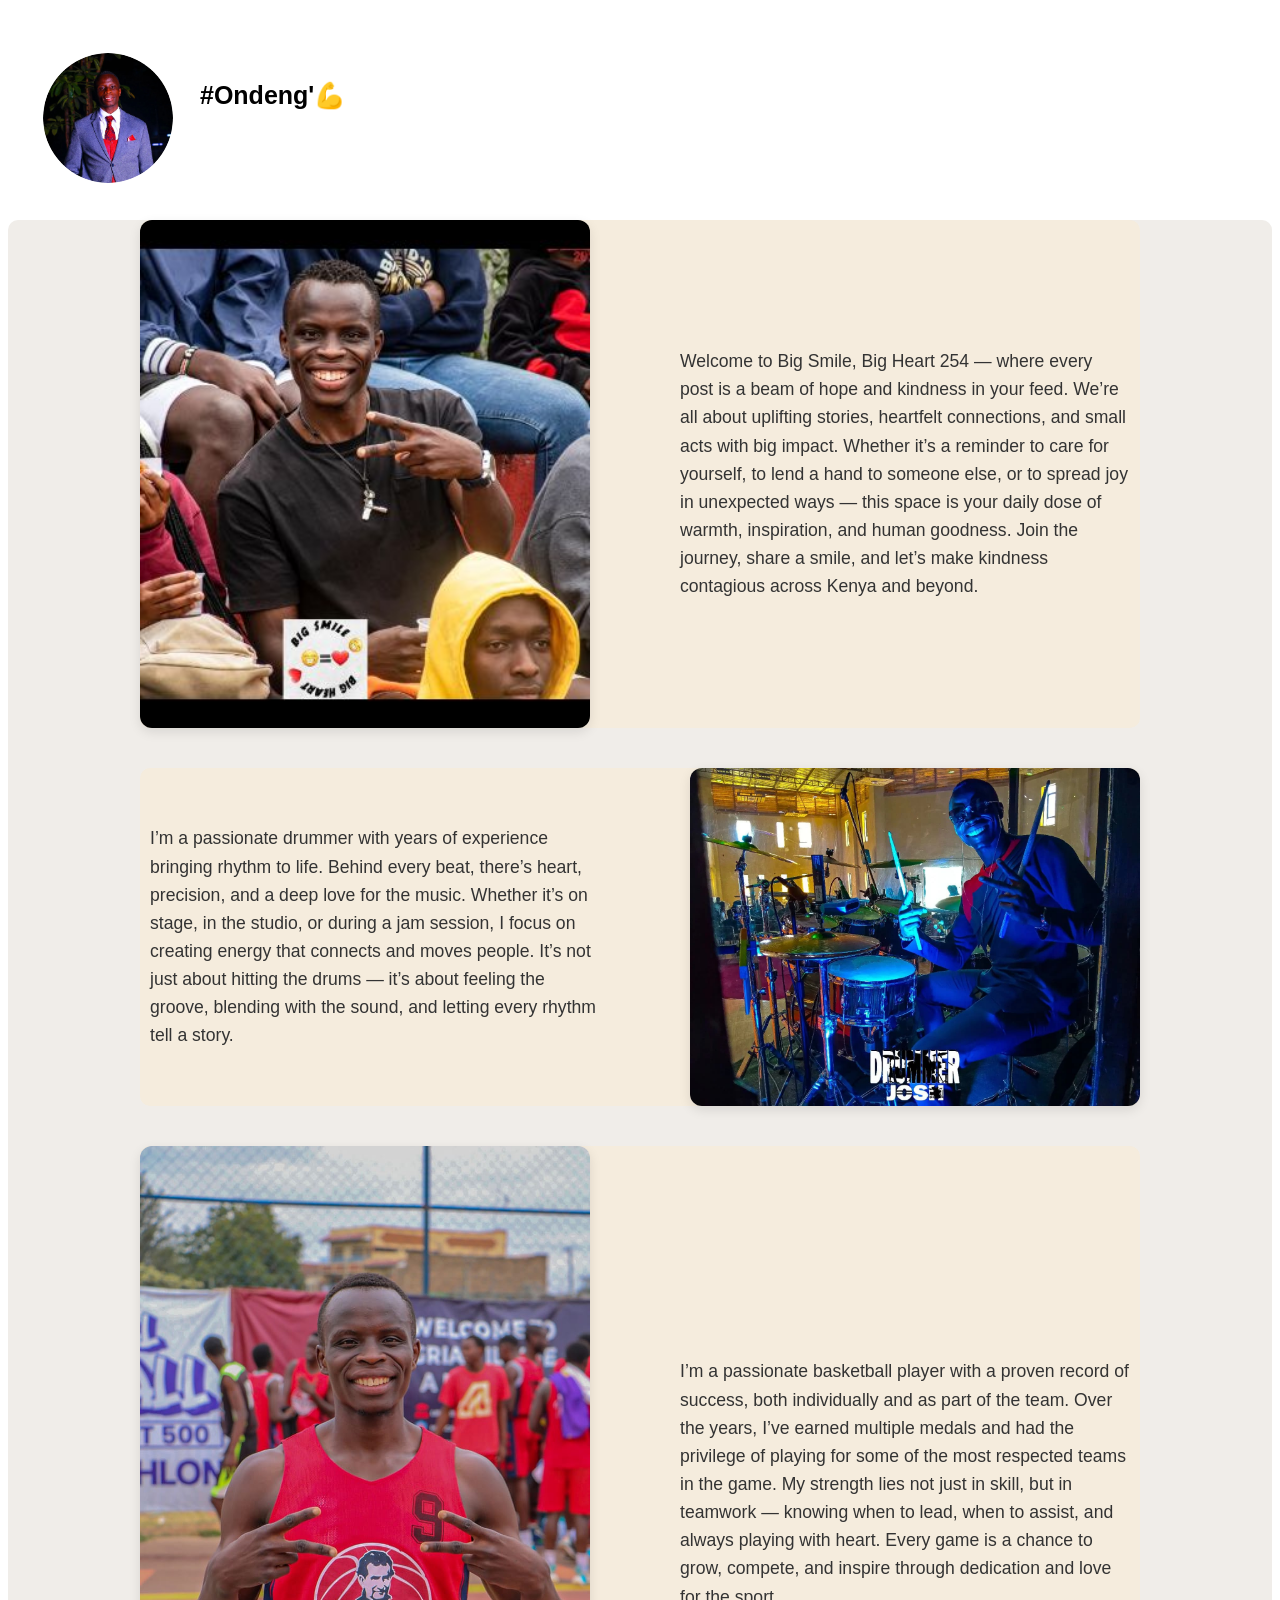
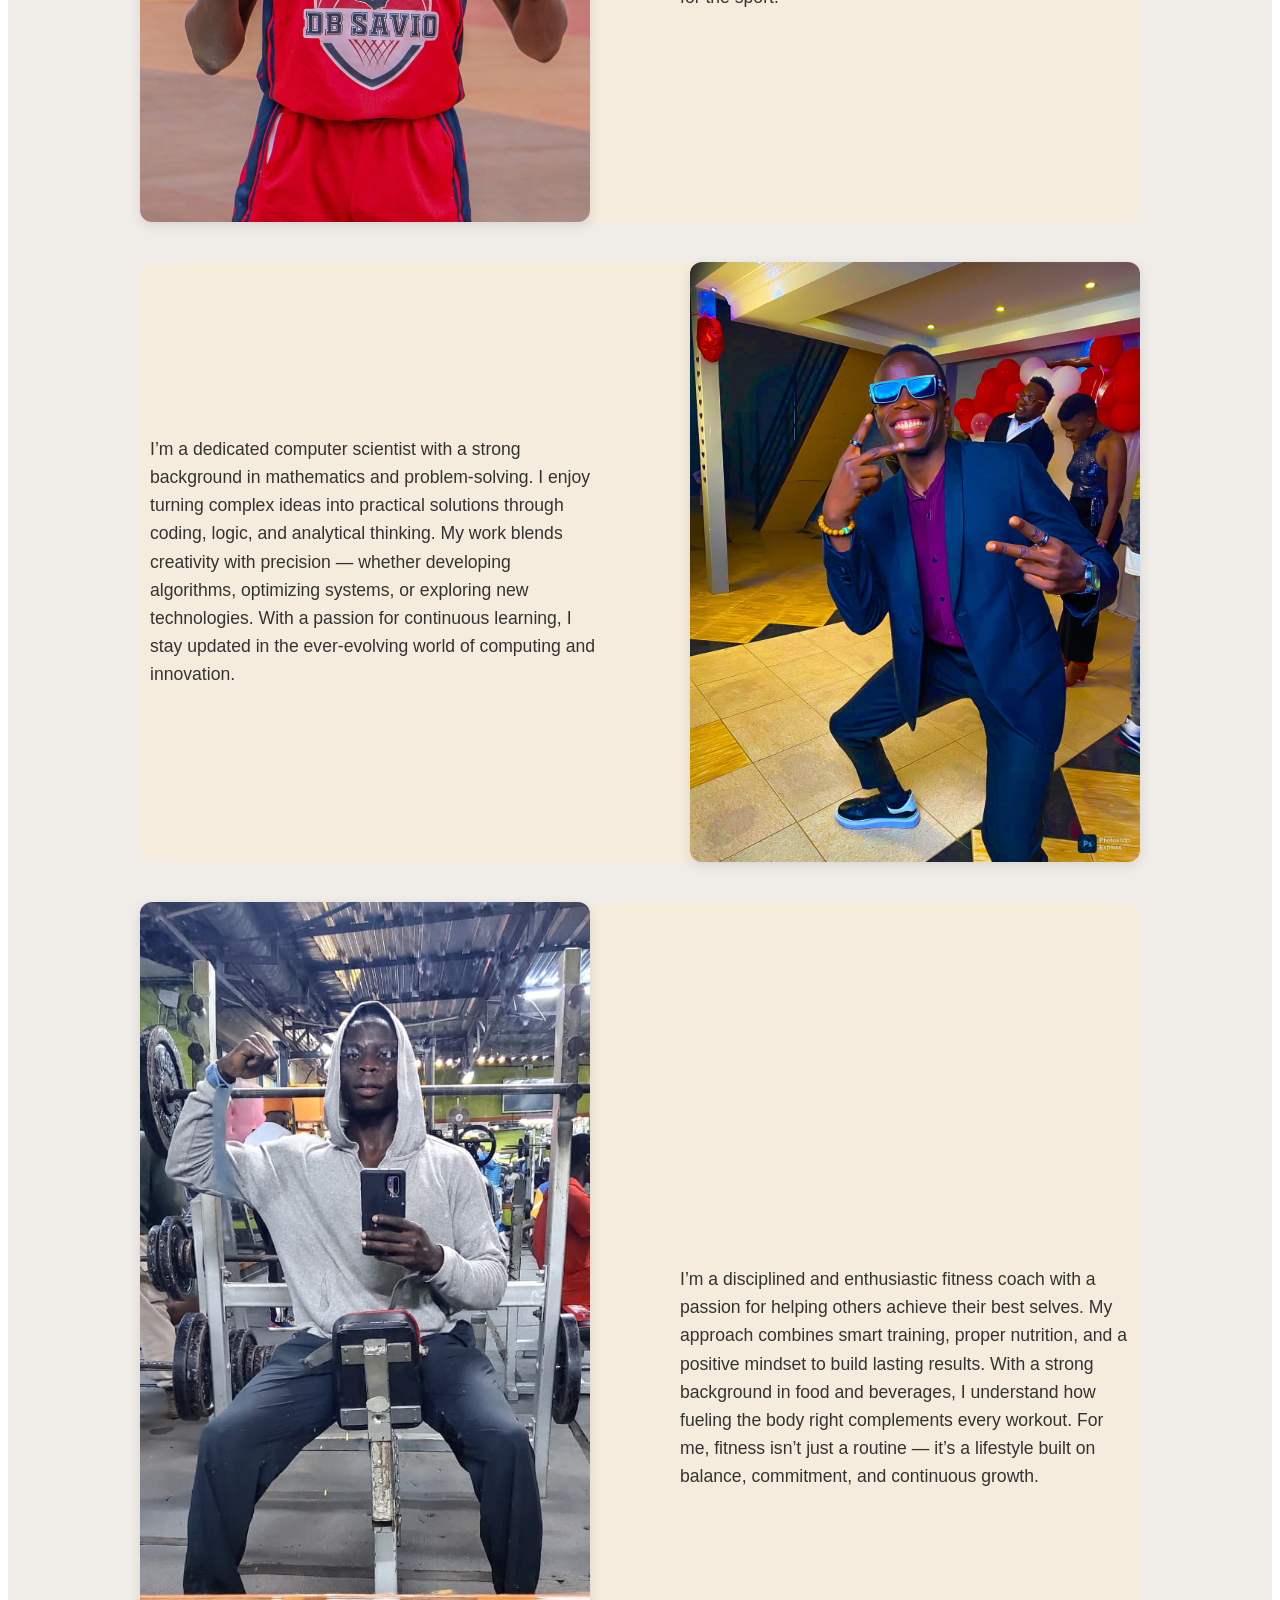
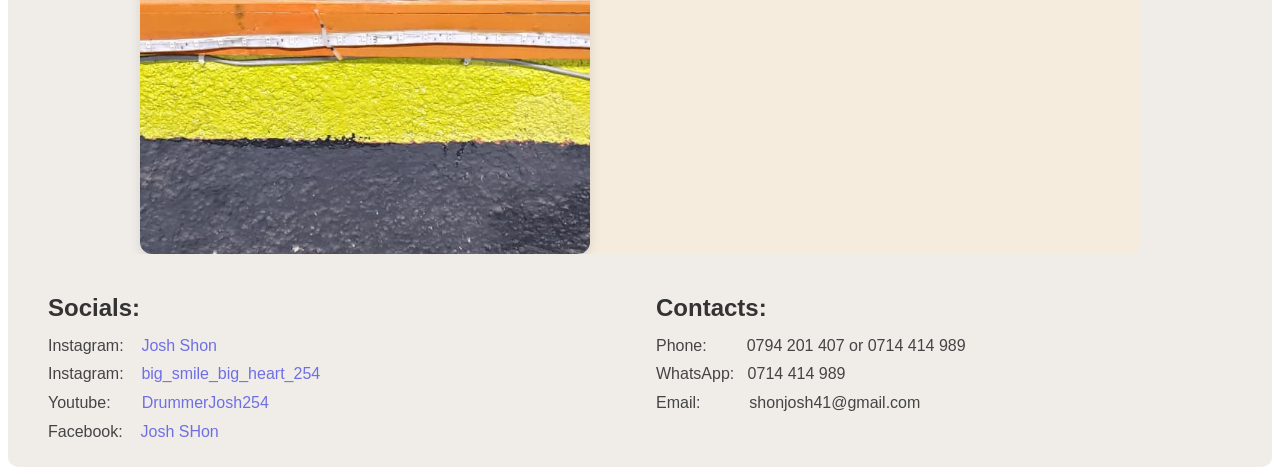
==== more.html @ e4b7d29d "Add files via upload" ====
<!DOCTYPE html>
<html lang="en">
<head>
    <meta charset="UTF-8">
    <meta name="viewport" content="width=device-width, initial-scale=1.0">
    <title>More</title>
    <link rel="stylesheet" href="style.css">
</head>
<body>
    <div class="profile">
        <img src="images/profile1.jpg" alt="">
        <h2>#Ondeng'💪</h2>
    </div>
    <div class="moreContainer">
        <ul>
            <li class="bhbsFounder2">
                <img src="images/pm_1705786225324_cmp.jpg" alt="">
                <p>Welcome to Big Smile, Big Heart 254 — 
                    where every post is a beam of hope and kindness in your feed. 
                    We’re all about uplifting stories, heartfelt connections, 
                    and small acts with big impact. Whether it’s a reminder to care for yourself, 
                    to lend a hand to someone else, or to spread joy in unexpected ways — 
                    this space is your daily dose of warmth, inspiration, and human goodness. 
                    Join the journey, share a smile, and let’s make kindness contagious 
                    across Kenya and beyond.
                </p>
            </li>

            <li class="proDrummer2">
                <img src="images\IMG-20250420-WA0004.jpg" alt="">
                <p>I’m a passionate drummer with years of experience bringing rhythm to life. Behind every beat, there’s heart, precision, and a deep love for the music. Whether it’s on stage, in the studio, or during a jam session, I focus on creating energy that connects and moves people. It’s not just about hitting the drums — it’s about feeling the groove, blending with the sound, and letting every rhythm tell a story.</p>
            </li>

            <li class="bballPlayer2">
                <img src="images/WhatsApp Image 2025-10-08 at 18.49.40_791f9d47.jpg" alt="">
                <p>I’m a passionate basketball player with a proven record of success, both individually and as part of the team. Over the years, I’ve earned multiple medals and had the privilege of playing for some of the most respected teams in the game. My strength lies not just in skill, but in teamwork — knowing when to lead, when to assist, and always playing with heart. Every game is a chance to grow, compete, and inspire through dedication and love for the sport.</p>
            </li>

            <li class="ITGuy2">
                <img src="images/IMG-20250420-WA0006.jpg" alt="">
                <p>I’m a dedicated computer scientist with a strong background in mathematics and problem-solving. I enjoy turning complex ideas into practical solutions through coding, logic, and analytical thinking. My work blends creativity with precision — whether developing algorithms, optimizing systems, or exploring new technologies. With a passion for continuous learning, I stay updated in the ever-evolving world of computing and innovation.</p>
            </li>

            <li class="gymGuy2">
                <img src="images/WhatsApp Image 2025-10-08 at 18.49.15_53863566.jpg" alt="">
                <p>I’m a disciplined and enthusiastic fitness coach with a passion for helping others achieve their best selves. My approach combines smart training, proper nutrition, and a positive mindset to build lasting results. With a strong background in food and beverages, I understand how fueling the body right complements every workout. For me, fitness isn’t just a routine — it’s a lifestyle built on balance, commitment, and continuous growth.</p>
            </li>
        </ul>
    </div>

    <footer>
        <div class="socials">
            <h2>Socials: </h2>
            <li>Instagram: &nbsp;&nbsp;&nbsp;<a href="https://www.instagram.com/joshshon/">Josh Shon</a></li>
            <li>Instagram: &nbsp;&nbsp;&nbsp;<a href="https://www.instagram.com/big_smile_big_heart_254/">big_smile_big_heart_254</a></li>
            <li>Youtube: &nbsp;&nbsp;&nbsp;&nbsp;&nbsp;&nbsp;<a href="https://www.youtube.com/@drummerjosh4453">DrummerJosh254</a></li>
            <li>Facebook: &nbsp;&nbsp;&nbsp;<a href="https://www.facebook.com/josh.shon">Josh SHon</a></li>
        </div>
        <div class="contact">
            <h2>Contacts: </h2>
            <li>Phone: &nbsp;&nbsp;&nbsp;&nbsp;&nbsp;&nbsp;&nbsp;&nbsp;0794 201 407 or 0714 414 989</li>
            <li>WhatsApp: &nbsp;&nbsp;0714 414 989</li>
            <li>Email: &nbsp;&nbsp;&nbsp;&nbsp;&nbsp;&nbsp;&nbsp;&nbsp;&nbsp;&nbsp;shonjosh41@gmail.com</li>

        </div>
    </footer>
</body>
</html>
---- style.css ----
body{
    font-family:'Open Sans', sans-serif;

}
.banner{
    display: block;
    width: 99%;
    height: 350px;
    object-fit: cover;
    object-position: center;
    margin: 0 0 1rem 0;
    background: #e3f2fd;
    border-radius: 18px;
    box-shadow: 0 4px 24px rgba(33,150,243,0.07);
    position: relative;
    left: 50%;
    transform: translateX(-50%);
}

 /* Smooth movement setup */
.top {
  position: relative;
  text-align: center;
  z-index: 10;
}

.profilePic {
  position: relative;
  transition: all 0.6s ease-in-out;
  object-fit: cover;
  z-index: 10;
  width: 200px;
  height: 200px;
    border-radius: 50%;
    margin-top: -70px auto 0 auto;
    /* display: block; */
}

.top h2 {
  position: relative;
  transition: all 0.6s ease-in-out;
}
.scrolled .profileHeader{
    background-color: white;
    top: 0;
    left: 0;
    width: 1000px;
    height: 80px;
    box-shadow: 0 2px 8px white;
    z-index: 999;
    display: flex;
    /* align-items: center; */
    /* justify-content: flex-start;*/
}


/* When scrolled class is added */
.scrolled .profilePic {
  position: fixed;
  display: block;
  top: 15px;
  left: 20px;
  width: 80px;
  height: 80px;
  border-radius: 50%;
  object-fit: cover;
  background-color: white;
  box-shadow: 0 2px 8px white;
  z-index: 1000;
}

.scrolled .profileHeader h2 {
  position: fixed;
  display: block;
  top: 12px;
  left: 110px;
  font-size: 1.4rem;
  background-color: white;
  transition: all 0.6s ease-in-out;
  z-index: 1000;
}


/* NAVBAR */
.navBar{
    display: block;
    text-align: center;
}
.navBar a {
    position: relative;
    left: 5px;
    padding-right: 2rem;
    text-decoration:none;
    color: rgb(111, 111, 228);
}
.navBar a:hover{
    text-decoration: underline;
}


/*ABOUT ME*/
.aboutMe{
    background-color: rgb(243, 241, 239);
    display: flex;
    flex-wrap: wrap;
    gap: 2rem;
    justify-content: center;
}
.aboutMe ul{
    list-style: none;
    padding: 0;
    display: flex;
    flex-wrap: wrap;
    gap: 2rem;
    justify-content: center;
}
.aboutMe li{
    position: relative;
    display: flex;
    flex-direction: column;
    align-items: center;
    width: 270px;
    min-height: 350px;
    border-radius: 14px;
    box-shadow: 0 2px 8px rgba(33,150,243,0.08);
    padding: 1rem 1rem 1.7rem 1rem;
    transition: box-shadow 0.2s;
    background-color: rgb(240, 237, 233);
}
.aboutMe li:hover {
    box-shadow: 0 8px 24px rgba(240, 203, 52, 0.2);
    transform: translateY(-5px);
    transition: all 0.3s ease;
}

.aboutMe .gymGuy .gymImg{
    object-fit: cover;
    object-position: top;
}
.aboutMe li img{
    width: 100%;
    max-width: 250px;
    height: 200px;
    object-fit: cover;
    border-radius: 10px;
    margin-top: auto;
    box-shadow: 0 2px 8px rgba(234, 181, 45, 0.1); 
}

.aboutMe p{
    color: #444;
    font-size: 1.05rem;
    margin: 1rem 0 1rem 0;
    text-align: center;
}

/* LI BUTTONS */
button{
    border: moccasin;
    border-radius: 7px;
    background-color: moccasin;
    width: 100px;
    height: 30px;
}
button a{
    text-decoration: none;
    color: black;
 
}
button:hover{
    animation: blink 2s linear infinite;
}
@keyframes blink{
    0%{scale: 1;}
    50%{scale: 1.2;}
    100%{scale: 1;}
}

/* RESPONSIVE SITE */
/* === Tablet screens (768px – 1024px) === */
@media (min-width: 768px) and (max-width: 1024px) {
  .profilePic {
    width: 160px;
    height: 160px;
    margin-top: -60px;
  }

  .scrolled .profilePic {
    top: 12px;
    left: 18px;
    width: 70px;
    height: 70px;
  }

  .top h2 {
    font-size: 1.4rem;
  }

  .scrolled .profileHeader h2 {
    top: 22px;
    left: 105px;
    font-size: 1.2rem;
  }
}

/* === Mobile devices (up to 767px) === */
@media (max-width: 767px) {
  .profilePic {
    width: 140px;
    height: 140px;
    margin-top: -50px;
  }

  .scrolled .profilePic {
    top: 10px;
    left: 15px;
    width: 65px;
    height: 65px;
  }

  .scrolled .profileHeader h2 {
    top: 20px;
    left: 95px;
    font-size: 1.1rem;
  }
}

/* === Extra Small (up to 480px) === */
@media (max-width: 480px) {
  .profilePic {
    width: 120px;
    height: 120px;
    margin-top: -10px;
  }

  .scrolled .profilePic {
    top: 10px;
    left: 12px;
    width: 55px;
    height: 55px;
  }

  .scrolled .profileHeader h2 {
    top: 18px;
    left: 85px;
    font-size: 1rem;
  }
}
@media (max-width: 1004px) {
  .banner {
    height: 250px;
  }

  .profilePic {
    width: 170px;
    height: 170px;
    margin-top: -10px;
  }

    .scrolled .profilePic {
    top: 22px;  /* make sure it stays visible */
    left: 18px;
    width: 75px;
    height: 75px;
  }

  .top h2 {
    font-size: 1.5rem;
  }

  .scrolled .profileHeader h2 {
    top: 22px;
    left: 95px;
    font-size: 1.2rem;
  }

  .navBar a {
    font-size: 1rem;
    margin: 0 1rem;
  }

  .aboutMe ul {
    gap: 1.5rem;
  }

  .aboutMe li {
    width: 230px;
  }
}

/* === Mobile devices (portrait) === */
@media (max-width: 767px) {
  body {
    font-size: 15px;
  }

  .banner {
    height: 200px;
    border-radius: 0;
  }

  .profilePic {
    width: 140px;
    height: 140px;
    margin-top: -0px;
  }

  .scrolled .profilePic {
    top: 12px; /* prevent clipping at the top */
    left: 15px;
    width: 65px;
    height: 65px;
  }

  .top h2 {
    font-size: 1.3rem;
  }

   .scrolled .profileHeader h2 {
    top: 20px;
    left: 85px;
    font-size: 1.05rem;
  }

  .navBar {
    display: flex;
    justify-content: center;
    gap: 1.2rem;
    flex-wrap: wrap;
  }

  .navBar a {
    font-size: 0.95rem;
  }

  .aboutMe ul {
    flex-direction: column;
    align-items: center;
  }

  .aboutMe li {
    width: 85%;
    min-height: auto;
  }

  .aboutMe li img {
    height: 180px;
  }

  .aboutMe p {
    font-size: 0.95rem;
  }

  button {
    width: 100px;
    height: 32px;
    font-size: 0.9rem;
  }
}

/* === Extra Small (old/small phones) === */
@media (max-width: 480px) {
  .profilePic {
    width: 120px;
    height: 120px;
    margin-top: -5px;
  }

   .scrolled .profilePic {
    top: 10px;
    left: 12px;
    width: 60px;
    height: 60px;
  }
  .top h2 {
    font-size: 1rem;
  }

  .navBar a {
    font-size: 0.9rem;
  }

  .scrolled .profileHeader h2 {
    top: 18px;
    left: 78px;
    font-size: 0.95rem;
  }

  .aboutMe li {
    width: 90%;
  }

  button {
    width: 90px;
    height: 30px;
  }
}



/* MORE PAGE */
.profile{
    position: fixed;
    display: flex;
    align-items: center;
    gap: 20px;
    z-index: 10;
    /* background-color: white; */
    width: 95%;
    padding: 13px;
    border-radius: 10px;
    object-position: center;
    object-fit: cover;
    left: 30px;
}
.profile img{
    border-radius: 50%;
    object-fit: cover;
    width: 130px;
    height: 130px;
}
.profile h2{
    font-size: 25px;
    position: fixed;
    /* display: block; */
    left: 200px;
    top: 60px;
    max-width: fit-content;
}
.moreContainer{
    max-height: fit-content;
    background-color:  rgb(240, 237, 233);
    border-radius: 10px;
    position: relative;
    top: 180px;
    padding-bottom: 100px;
    box-sizing: border-box;
}
/* === Zig-Zag Layout for Image List === */
/* Base container */
.moreContainer ul {
  list-style: none;
  padding: 0;
  margin: 0 auto;
  width: 95%;
  max-width: 1000px;
}

/* Each item */
.moreContainer ul li {
  display: flex;
  align-items: center;
  justify-content: space-between;
  gap: 25px;
  margin: 40px 0;
  background-color: rgb(245, 236, 221);
  border-radius: 10px;
}
.moreContainer ul li:hover{
    transform: translateY(-5px);
    transition: all 0.3s ease;
    box-shadow: 5px 5px 5px 15px rgb(241, 220, 185);
}

/* Images */
.moreContainer ul li img {
  width: 45%;
  max-width: 450px;
  height: auto;
  border-radius: 12px;
  object-fit: cover;
  box-shadow: 0 4px 12px rgba(0, 0, 0, 0.1);
  transition: transform 0.3s ease;
}
.moreContainer ul li img:hover {
  transform: scale(1.03);
}

/* Text */
.moreContainer ul li p {
  width: 45%;
  font-size: 1.1rem;
  color: #333;
  line-height: 1.6;
  padding:10px;
}

/* Zigzag pattern */
.moreContainer ul li:nth-child(odd) {
  flex-direction: row; /* Image left */
}

.moreContainer ul li:nth-child(even) {
  flex-direction: row-reverse; /* Image right */
}

/* FOOTER */

footer {
  position: relative;
  display: flex;
  justify-content: space-between;
  align-items: flex-start;
  background-color: rgb(240, 237, 233);
  padding: 20px 40px;
  border-radius: 10px;
  margin-top: 40px;
  flex-wrap: wrap;
  gap: 2rem;
}

footer div {
  flex: 1;
  min-width: 250px;
}

footer h2 {
  font-size: 1.5rem;
  color: #333;
  margin-bottom: 10px;
}

footer li {
  list-style: none;
  font-size: 1rem;
  line-height: 1.8;
  color: #444;
}

footer a {
  color: rgb(111, 111, 228);
  text-decoration: none;
}

footer a:hover {
  text-decoration: underline;
}

/* --- Medium screens (767px and below) --- */
@media (max-width: 767px) {
  .profile {
    left: 15px;
    gap: 15px;
  }

  .profile img {
    width: 75px;
    height: 75px;
  }

  .profile h2 {
    position: relative;
    font-size: 15px;
    left: 10px;
    top: 0px;
  }

  /* Stack li content vertically */
  .moreContainer ul li {
    flex-direction: column !important;  /* stack vertically */
    align-items: center !important;     /* center everything */
    gap: 10px;
  }

  .moreContainer ul li img,
  .moreContainer ul li p {
    width: 90% !important;              /* responsive width */
  }

  .moreContainer ul li p {
    order: 2 !important;                /* ensure text is below image */
    text-align: center !important;
    font-size: 1rem;
  }
}


/* --- Small screens (600px and below) --- */
@media (max-width: 600px) {
  .profile {
    flex-direction: column;
    align-items: center;
    justify-content: center;
    top: 10px;
    left: 50%;
    transform: translateX(-50%);
    width: 90%;
    gap: 8px;
    padding: 10px;
  }

  .profile img {
    width: 85px;
    height: 85px;
  }

  .profile h2 {
    font-size: 18px;
    text-align: center;
    position: relative;
    left: 0;  /* center text */
    top: 0;
  }

  /* Footer stacking */
  footer {
    flex-direction: column;
    /* align-items: left; */
    text-align: center;
    padding: 20px;
  }

  footer .socials {
    order: 1;
  }

  footer .contact {
    order: 2;
    margin-top: 20px;
  }

  footer div {
    width: 100%;
  }

  footer h2 {
    font-size: 1.2rem;
  }

  footer li {
    font-size: 0.95rem;
    line-height: 1.6;
  }

  footer a {
    display: inline-block;
    word-break: break-word;
  }
}

/* --- Extra small devices (below 400px) --- */
@media (max-width: 400px) {
  .profile img {
    width: 70px;
    height: 70px;
  }

  .profile h2 {
    font-size: 16px;
  }

  .moreContainer ul li img,
  .moreContainer ul li p {
    width: 95%;
  }

  .moreContainer ul li p {
    font-size: 0.9rem;
  }
}
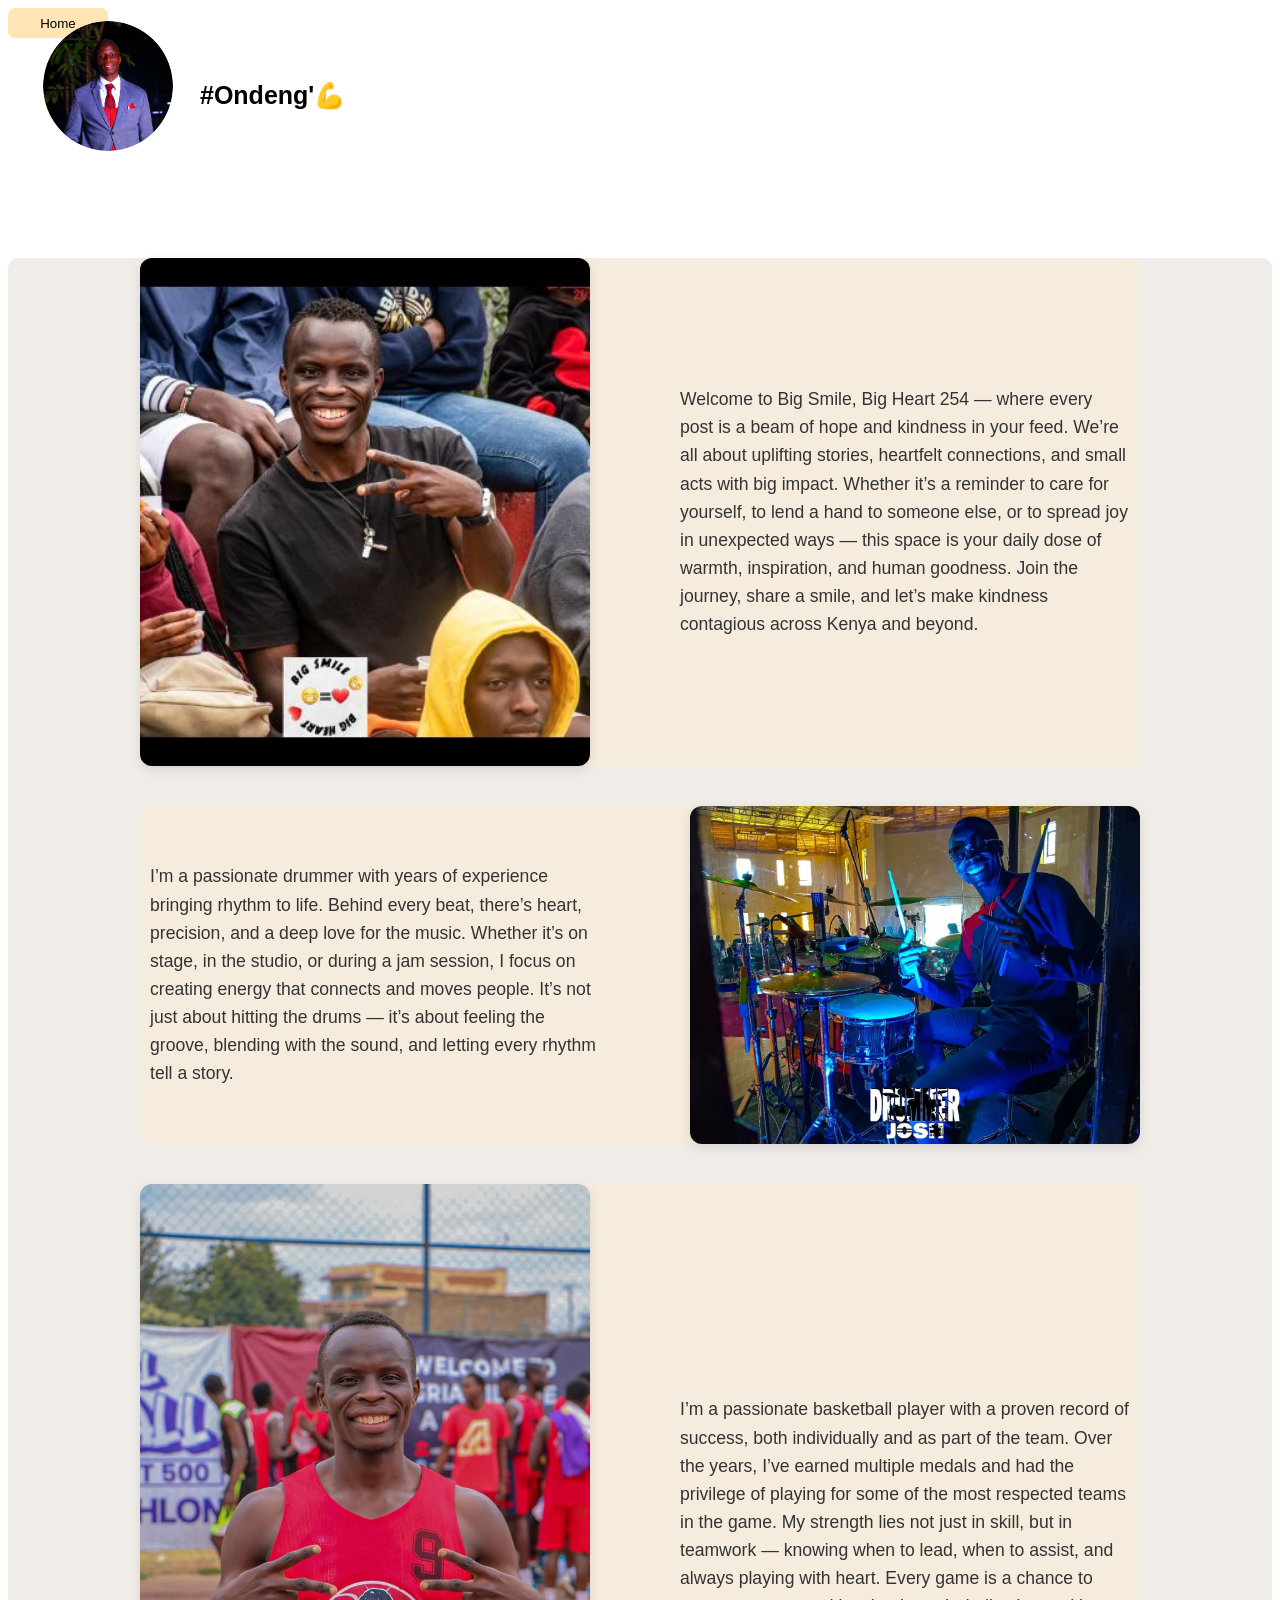
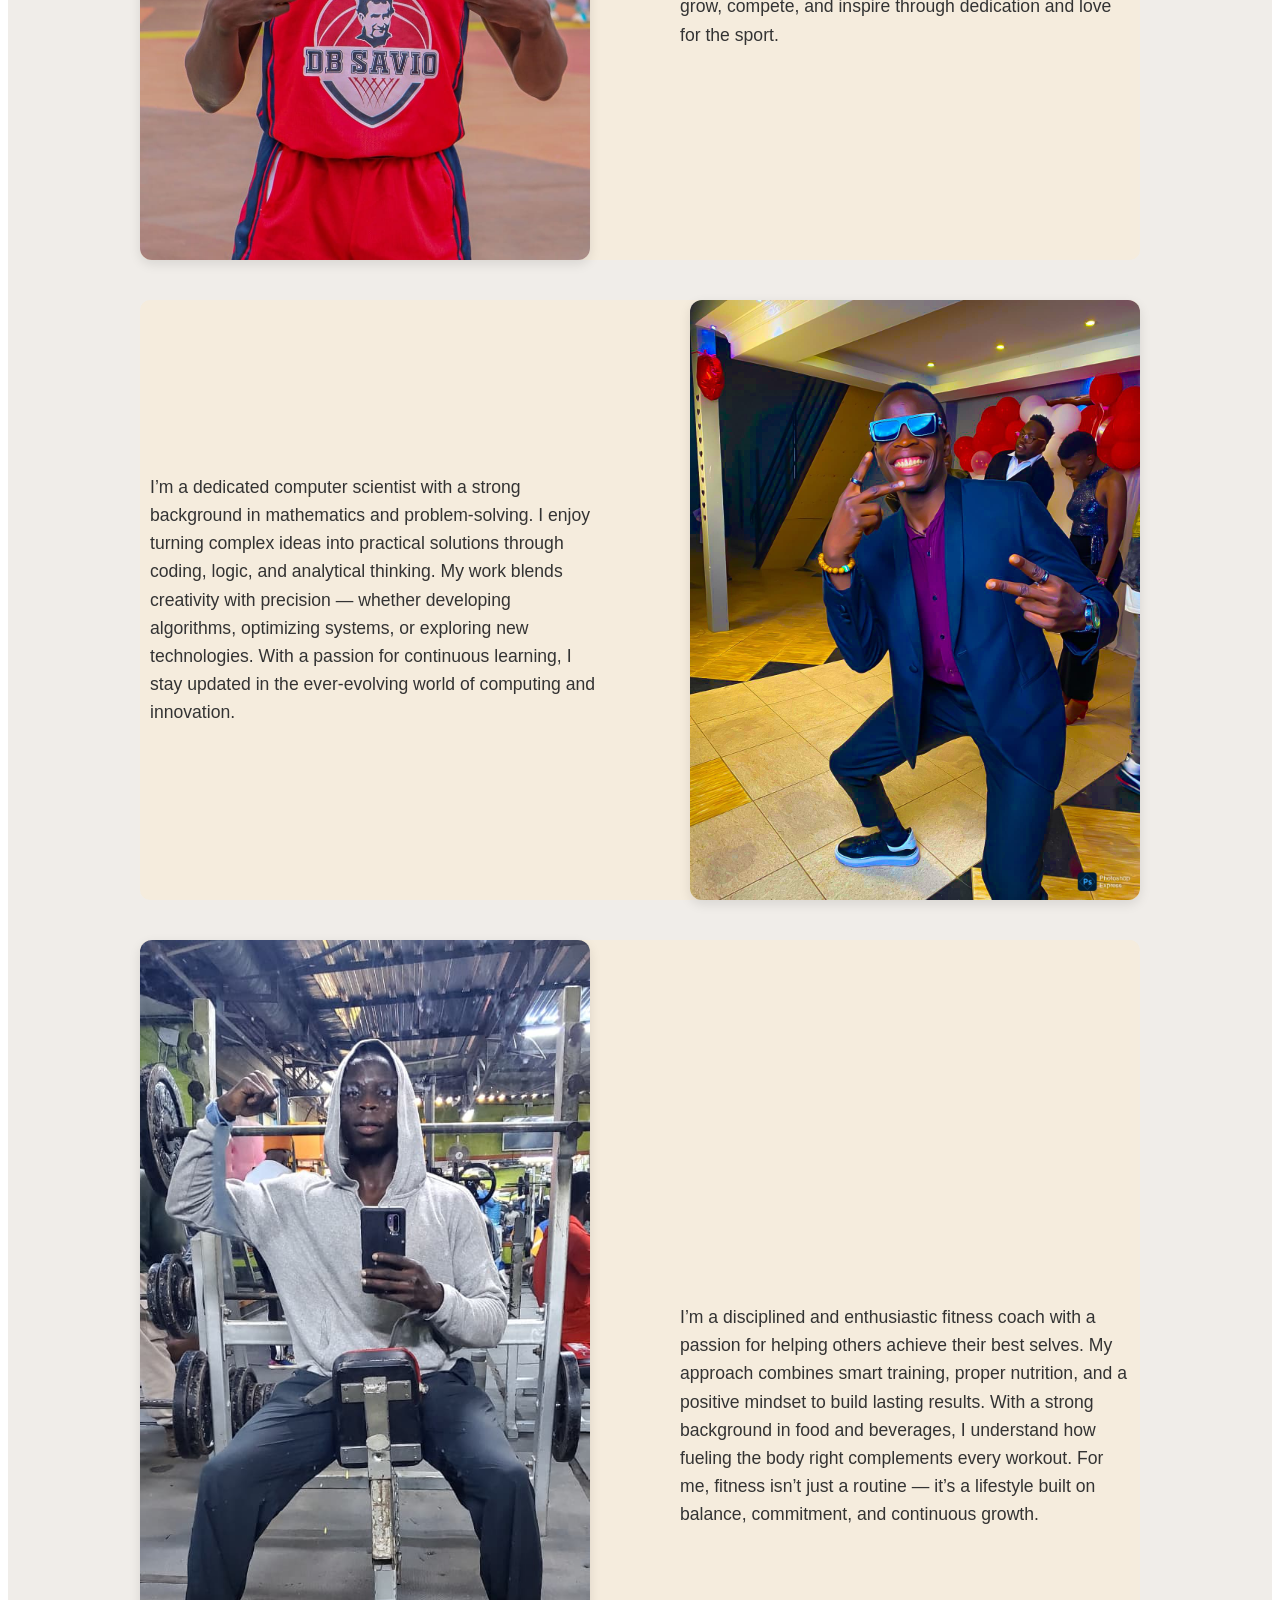
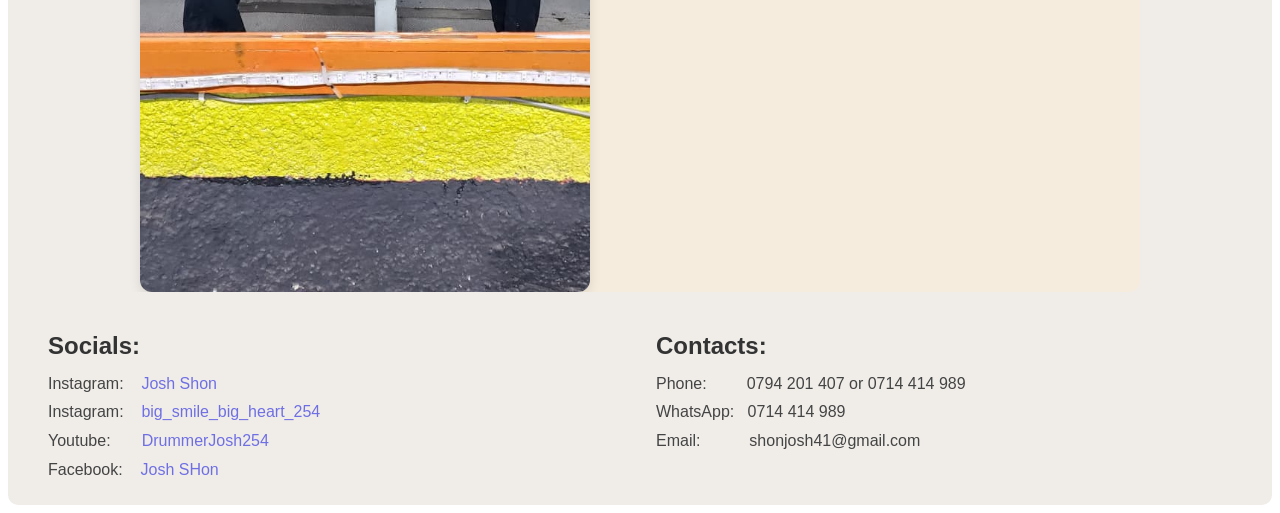
==== commit 55811446: "Update more.html" ====
--- a/more.html
+++ b/more.html
@@ -11,6 +11,7 @@
         <img src="images/profile1.jpg" alt="">
         <h2>#Ondeng'💪</h2>
     </div>
+    <button class="homeBtn"><a href="index.html">Home</a></button>
     <div class="moreContainer">
         <ul>
             <li class="bhbsFounder2">
@@ -65,4 +66,4 @@
         </div>
     </footer>
 </body>
-</html>+</html>
